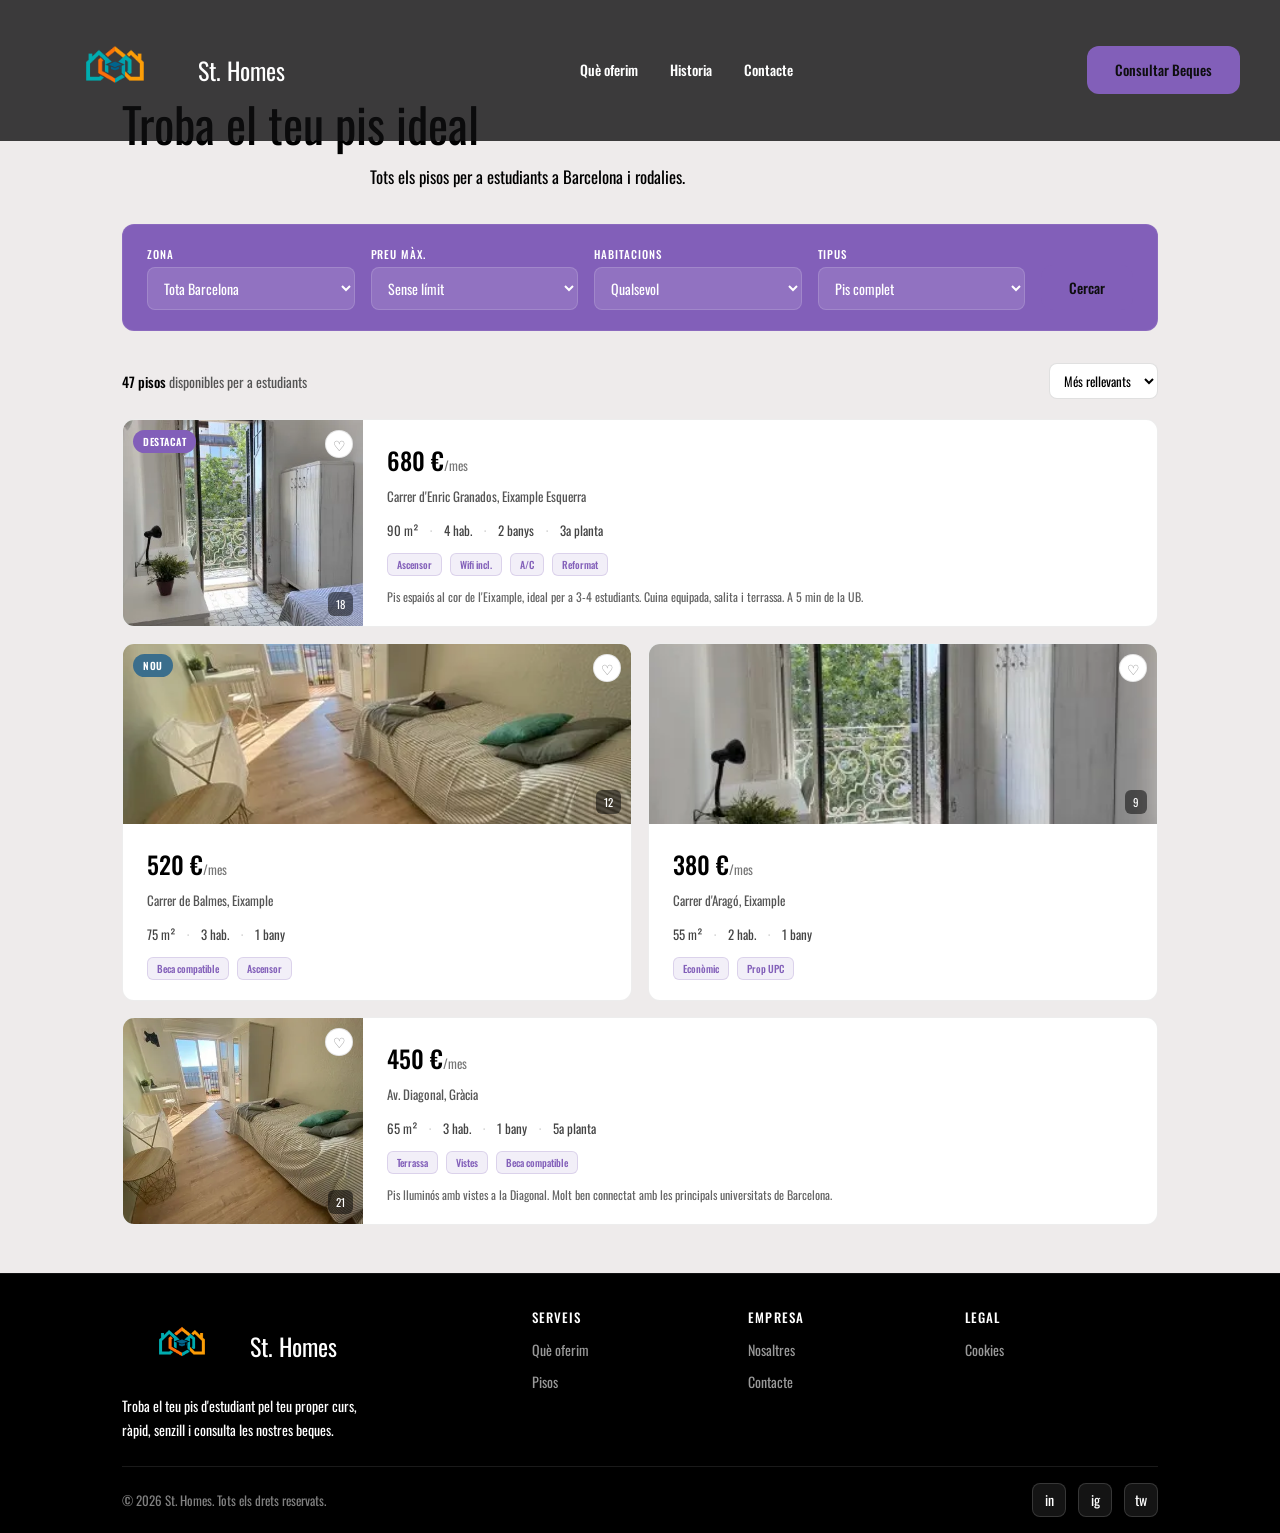
==== pisos.html @ 2883be82 "pisos" ====
<!doctype html>
<html lang="ca">
<head>
<meta charset="UTF-8"/>
<meta name="viewport" content="width=device-width, initial-scale=1.0"/>
<title>St. Homes — Pisos</title>
<link href="https://fonts.googleapis.com/css2?family=Oswald:wght@300;400;500;700&display=swap" rel="stylesheet"/>
<link rel="stylesheet" href="index.css"/>
<link rel="stylesheet" href="pisos.css"/>
</head>
<body>

<nav>
  <a href="index.html" class="nav-logo">
    <img src="images/St.homes_logo.png" alt="St. Homes logo" style="height:100px;width:auto;"/>
    St. Homes
  </a>
  <ul class="nav-enllacos">
    <li><a href="index.html#oferim">Què oferim</a></li>
    <li><a href="index.html#nosotros">Historia</a></li>
    <li><a href="index.html#contacto">Contacte</a></li>
  </ul>
  <div class="nav-accio">
    <a href="beques.html" class="boto boto-primari">Consultar Beques</a>
  </div>
</nav>

<section class="pisos-header">
  <div class="contenidor">
    <div class="cap-seccio">
      <h2>Troba el teu pis ideal</h2>
      <p>Tots els pisos per a estudiants a Barcelona i rodalies.</p>
    </div>

    <div class="filtres-bar">
      <div class="filtre-grup">
        <label>Zona</label>
        <select><option>Tota Barcelona</option><option>Eixample</option><option>Gràcia</option><option>Sarrià</option><option>Sants</option></select>
      </div>
      <div class="filtre-grup">
        <label>Preu màx.</label>
        <select><option>Sense límit</option><option>Fins 600 €/mes</option><option>Fins 800 €/mes</option><option>Fins 1.000 €/mes</option></select>
      </div>
      <div class="filtre-grup">
        <label>Habitacions</label>
        <select><option>Qualsevol</option><option>1 hab.</option><option>2 hab.</option><option>3+ hab.</option></select>
      </div>
      <div class="filtre-grup">
        <label>Tipus</label>
        <select><option>Pis complet</option><option>Habitació</option><option>Estudi</option></select>
      </div>
      <div class="filtre-accio">
        <button class="boto boto-primari">Cercar</button>
      </div>
    </div>

    <div class="resultat-header">
      <div class="resultat-count"><strong>47 pisos</strong> disponibles per a estudiants</div>
      <select class="ordre-sel">
        <option>Més rellevants</option>
        <option>Menor preu</option>
        <option>Major preu</option>
        <option>Més nous</option>
      </select>
    </div>

    <div class="pisos-grid">

      <!-- Targeta horitzontal destacada -->
      <div class="targeta-pis">
        <div class="targeta-pis-imatge">
          <img src="images/pisosestudiantes.webp" alt="Pis Eixample"/>
          <span class="badge">Destacat</span>
          <span class="badge-fotos"> 18</span>
          <div class="guardar-btn">♡</div>
        </div>
        <div class="targeta-pis-cos">
          <div>
            <div class="pis-preu">680 €<span>/mes</span></div>
            <div class="pis-adreca"> Carrer d'Enric Granados, Eixample Esquerra</div>
            <div class="pis-specs">
              <span class="pis-spec"> 90 m²</span>
              <span class="sep">·</span>
              <span class="pis-spec"> 4 hab.</span>
              <span class="sep">·</span>
              <span class="pis-spec"> 2 banys</span>
              <span class="sep">·</span>
              <span class="pis-spec"> 3a planta</span>
            </div>
            <div class="pis-tags">
              <span class="tag">Ascensor</span>
              <span class="tag">Wifi incl.</span>
              <span class="tag">A/C</span>
              <span class="tag">Reformat</span>
            </div>
          </div>
          <div class="pis-desc">Pis espaiós al cor de l'Eixample, ideal per a 3-4 estudiants. Cuina equipada, salita i terrassa. A 5 min de la UB.</div>
        </div>
      </div>

      <!-- Fila de dues targetes verticals -->
      <div class="pisos-fila">

        <div class="targeta-pis targeta-pis-v">
          <div class="targeta-pis-imatge">
            <img src="images/piso2.webp" alt="Pis Balmes"/>
            <span class="badge badge-nou">Nou</span>
            <span class="badge-fotos"> 12</span>
            <div class="guardar-btn">♡</div>
          </div>
          <div class="targeta-pis-cos">
            <div class="pis-preu">520 €<span>/mes</span></div>
            <div class="pis-adreca"> Carrer de Balmes, Eixample</div>
            <div class="pis-specs">
              <span class="pis-spec"> 75 m²</span>
              <span class="sep">·</span>
              <span class="pis-spec"> 3 hab.</span>
              <span class="sep">·</span>
              <span class="pis-spec"> 1 bany</span>
            </div>
            <div class="pis-tags">
              <span class="tag">Beca compatible</span>
              <span class="tag">Ascensor</span>
            </div>
          </div>
        </div>

        <div class="targeta-pis targeta-pis-v">
          <div class="targeta-pis-imatge">
            <img src="images/pisosestudiantes.webp" alt="Pis Aragó"/>
            <span class="badge-fotos"> 9</span>
            <div class="guardar-btn">♡</div>
          </div>
          <div class="targeta-pis-cos">
            <div class="pis-preu">380 €<span>/mes</span></div>
            <div class="pis-adreca"> Carrer d'Aragó, Eixample</div>
            <div class="pis-specs">
              <span class="pis-spec"> 55 m²</span>
              <span class="sep">·</span>
              <span class="pis-spec"> 2 hab.</span>
              <span class="sep">·</span>
              <span class="pis-spec"> 1 bany</span>
            </div>
            <div class="pis-tags">
              <span class="tag">Econòmic</span>
              <span class="tag">Prop UPC</span>
            </div>
          </div>
        </div>

      </div>

      <!-- Altra targeta horitzontal -->
      <div class="targeta-pis">
        <div class="targeta-pis-imatge">
          <img src="images/piso2.webp" alt="Pis Diagonal"/>
          <span class="badge-fotos"> 21</span>
          <div class="guardar-btn">♡</div>
        </div>
        <div class="targeta-pis-cos">
          <div>
            <div class="pis-preu">450 €<span>/mes</span></div>
            <div class="pis-adreca"> Av. Diagonal, Gràcia</div>
            <div class="pis-specs">
              <span class="pis-spec"> 65 m²</span>
              <span class="sep">·</span>
              <span class="pis-spec"> 3 hab.</span>
              <span class="sep">·</span>
              <span class="pis-spec"> 1 bany</span>
              <span class="sep">·</span>
              <span class="pis-spec"> 5a planta</span>
            </div>
            <div class="pis-tags">
              <span class="tag">Terrassa</span>
              <span class="tag">Vistes</span>
              <span class="tag">Beca compatible</span>
            </div>
          </div>
          <div class="pis-desc">Pis lluminós amb vistes a la Diagonal. Molt ben connectat amb les principals universitats de Barcelona.</div>
        </div>
      </div>

    </div>
  </div>
</section>

<footer>
  <div class="contenidor">
    <div class="quadricula-peu">
      <div class="marca-peu">
        <a href="index.html" class="nav-logo">
          <img src="images/St.homes_logo.png" alt="St. Homes logo" style="height:80px;width:auto;"/>
          St. Homes
        </a>
        <p>Troba el teu pis d'estudiant pel teu proper curs, ràpid, senzill i consulta les nostres beques.</p>
      </div>
      <div class="columna-peu">
        <h4>Serveis</h4>
        <ul>
          <li><a href="index.html#oferim">Què oferim</a></li>
          <li><a href="pisos.html">Pisos</a></li>
        </ul>
      </div>
      <div class="columna-peu">
        <h4>Empresa</h4>
        <ul>
          <li><a href="index.html#nosotros">Nosaltres</a></li>
          <li><a href="index.html#contacto">Contacte</a></li>
        </ul>
      </div>
      <div class="columna-peu">
        <h4>Legal</h4>
        <ul>
          <li><a href="#">Cookies</a></li>
        </ul>
      </div>
    </div>
    <div class="peu-inferior">
      <span>© 2026 St. Homes. Tots els drets reservats.</span>
      <div class="enllacos-socials">
        <a href="#" class="enllaç-social" aria-label="LinkedIn">in</a>
        <a href="#" class="enllaç-social" aria-label="Instagram">ig</a>
        <a href="#" class="enllaç-social" aria-label="Twitter">tw</a>
      </div>
    </div>
  </div>
</footer>

</body>
</html>
---- index.css ----
*,
*::before,
*::after {
  box-sizing: border-box;
  margin: 0;
  padding: 0;
}

body {
  font-family: "Oswald", sans-serif;
  background: #eeebeb;
  color: #000000;
  font-size: 16px;
  line-height: 1.7;
  overflow-x: hidden;
}

.contenidor {
  max-width: 1100px;
  margin: 0 auto;
  padding: 0 2rem;
}

.etiqueta {
  display: inline-block;
  font-size: 11px;
  font-weight: 500;
  letter-spacing: 0.12em;
  text-transform: uppercase;
  color: rgb(130, 95, 185);
  background: rgba(200, 169, 110, 0.1);
  border: 1px solid rgba(200, 169, 110, 0.25);
  padding: 4px 12px;
  border-radius: 20px;
  margin-bottom: 1rem;
}

.boto {
  display: inline-block;
  font-family: "Oswald", sans-serif;
  font-size: 14px;
  font-weight: 500;
  padding: 12px 28px;
  border-radius: 12px;
  cursor: pointer;
  transition: all 0.2s;
  text-decoration: none;
  border: none;
}

.boto-primari {
  background: rgb(130, 95, 185);
  color: #0e0e0f;
}

.boto-primari:hover {
  background: #777268;
  transform: translateY(-1px);
}

.boto-contorn {
  background: transparent;
  color: #000000;
  border: 1px solid rgba(255, 255, 255, 0.07);
}

.boto-contorn:hover {
  border-color: rgba(255, 255, 255, 0.25);
  background: rgb(130, 95, 185);
}

section {
  padding: 2.5rem 0;
}

h1, h2, h3 {
  font-family: "Oswald", Georgia, serif;
  font-weight: 400;
  line-height: 1.15;
}

h1 { font-size: clamp(2.8rem, 6vw, 5rem); }
h2 { font-size: clamp(2rem, 4vw, 3rem); }
h3 { font-size: 1.4rem; }
p  { color: #000000; }

/* ─── NAVBAR ─── */
nav {
  position: fixed;
  top: 0; left: 0; right: 0;
  z-index: 100;
  display: flex;
  align-items: center;
  justify-content: space-between;
  padding: 1.25rem 2.5rem;
  background: rgba(14, 14, 15, 0.8);
  border-bottom: 1px solid transparent;
  transition: border-color 0.3s;
}

.nav-logo {
  font-family: "Oswald", Georgia, serif;
  font-size: 1.5rem;
  color: #ffffff;
  text-decoration: none;
  display: flex;
  align-items: center;
  gap: 0.5rem;
}

.nav-enllacos {
  display: flex;
  gap: 2rem;
  list-style: none;
}

.nav-enllacos a {
  color: #ffffff;
  text-decoration: none;
  font-size: 14px;
  font-weight: 500;
  transition: color 0.2s;
}

.nav-enllacos a:hover {
  color: rgba(255, 255, 255, 0.7);
}

.nav-accio {
  display: flex;
  gap: 0.75rem;
  align-items: center;
}

/* ─── HERO ─── */
#hero {
  min-height: 100vh;
  display: flex;
  align-items: center;
  padding-top: 80px;
  position: relative;
  overflow: hidden;
}

.hero-fons {
  position: absolute;
  inset: 0;
  pointer-events: none;
  background:
    radial-gradient(ellipse 60% 50% at 80% 30%, rgba(59,110,140,0.15) 0%, transparent 60%),
    radial-gradient(ellipse 50% 60% at 20% 80%, rgba(200,169,110,0.08) 0%, transparent 60%);
}

.hero-quadricula {
  display: grid;
  grid-template-columns: 1fr 1fr;
  gap: 4rem;
  align-items: center;
  position: relative;
}

.hero-cella { margin-bottom: 1.5rem; }
.hero-titol { margin-bottom: 1.5rem; }
.hero-titol em { font-style: italic; color: rgb(130, 95, 185); }

.hero-descripcio {
  font-size: 1.1rem;
  margin-bottom: 2.5rem;
  max-width: 500px;
  color: #000000;
}

.hero-accions {
  display: flex;
  gap: 1rem;
  flex-wrap: wrap;
}

.hero-imatge {
  aspect-ratio: 4/4;
  border-radius: 10px;
  border: 1px solid rgba(255, 255, 255, 0.07);
  display: flex;
  align-items: center;
  justify-content: center;
  position: relative;
  overflow: hidden;
  height: 400px;
  width: 100%;
}

.hero-imatge img {
  width: 100%;
  border-radius: 10px;
}

.hero-imatge::before {
  content: "";
  position: absolute;
  inset: 0;
  background: linear-gradient(135deg, rgba(59,110,140,0.12) 0%, transparent 50%, rgba(200,169,110,0.06) 100%);
}

.hero-estadistiques {
  display: flex;
  gap: 2rem;
  margin-top: 3rem;
  padding-top: 2rem;
  border-top: 1px solid rgba(255, 255, 255, 0.07);
}

.estadistica-num {
  font-family: "Oswald", Georgia, serif;
  font-size: 2rem;
  color: #000000;
  display: block;
}

.estadistica-etiqueta {
  font-size: 13px;
  color: #000000;
}

/* ─── LOGOS ─── */
#logos {
  padding: 1rem 0;
  border-top: 1px solid rgba(255, 255, 255, 0.07);
  border-bottom: 1px solid rgba(255, 255, 255, 0.07);
}

/* ─── QUÈ OFERIM ─── */
#oferim .cap-seccio {
  text-align: center;
  margin-bottom: 2rem;
}

.cap-seccio p {
  max-width: 540px;
  margin: 0.75rem auto 0;
  font-size: 1.05rem;
  color: #000000;
}

.quadricula-oferim {
  display: grid;
  grid-template-columns: repeat(2, 1fr);
  gap: 1.5rem;
}

.targeta-oferim {
  background: rgb(130, 95, 185);
  border: 1px solid rgba(255, 255, 255, 0.07);
  border-radius: 12px;
  padding: 2rem;
  transition: border-color 0.2s, transform 0.2s;
}

.targeta-oferim:hover {
  border-color: rgba(200, 169, 110, 0.3);
  transform: translateY(-3px);
}

.targeta-oferim img {
  width: 100%;
  border-radius: 10px;
  margin-top: 1rem;
}

.icona-oferim {
  width: 48px;
  height: 48px;
  background: rgba(200, 169, 110, 0.12);
  border-radius: 10px;
  display: flex;
  align-items: center;
  justify-content: center;
  margin-bottom: 1.25rem;
  font-size: 22px;
}

.targeta-oferim h3 { color: #000000; margin-bottom: 0.5rem; font-size: 1.15rem; }
.targeta-oferim p  { font-size: 0.95rem; color: #000000; }

/* ─── NOSALTRES ─── */
#nosotros .quadricula-nosaltres {
  display: grid;
  grid-template-columns: 1fr 1fr;
  gap: 5rem;
  align-items: center;
}

.imatge-nosaltres {
  aspect-ratio: 5/4;
  background: rgb(130, 95, 185);
  border-radius: 20px;
  border: 1px solid rgba(255, 255, 255, 0.07);
  display: flex;
  align-items: center;
  justify-content: center;
  color: #000000;
  font-size: 14px;
  overflow: hidden;
}

.imatge-nosaltres img {
  width: 100%;
  height: 100%;
  object-fit: cover;
  border-radius: 20px;
}

.contingut-nosaltres h2 { margin-bottom: 1.25rem; }
.contingut-nosaltres p  { margin-bottom: 1.25rem; color: #000000; }

.llista-nosaltres {
  list-style: none;
  margin: 1.5rem 0 2rem;
}

.llista-nosaltres li {
  padding: 0.6rem 0;
  border-bottom: 1px solid rgba(255, 255, 255, 0.07);
  font-size: 14px;
  color: #000000;
  display: flex;
  align-items: center;
  gap: 0.75rem;
}

.llista-nosaltres li::before {
  content: "→";
  color: rgb(130, 95, 185);
  flex-shrink: 0;
}

/* ─── CONTACTE ─── */
#contacto .quadricula-contacte {
  display: grid;
  grid-template-columns: 1fr 1fr;
  gap: 5rem;
  align-items: start;
}

.info-contacte h2 { margin-bottom: 1rem; }
.info-contacte p  { margin-bottom: 2rem; color: #000000; }

.elements-contacte {
  display: flex;
  flex-direction: column;
  gap: 1rem;
}

.element-contacte {
  display: flex;
  align-items: center;
  gap: 1rem;
  font-size: 14px;
  color: #000000;
}

.icona-element-contacte {
  width: 36px;
  height: 36px;
  border-radius: 8px;
  background: rgb(130, 95, 185);
  border: 1px solid rgba(255, 255, 255, 0.07);
  display: flex;
  align-items: center;
  justify-content: center;
  font-size: 16px;
  flex-shrink: 0;
}

.formulari-contacte {
  display: flex;
  flex-direction: column;
  gap: 1rem;
}

.fila-formulari {
  display: grid;
  grid-template-columns: 1fr 1fr;
  gap: 1rem;
}

.grup-formulari {
  display: flex;
  flex-direction: column;
  gap: 6px;
}

.grup-formulari label { font-size: 13px; color: #000000; }

.grup-formulari input,
.grup-formulari textarea,
.grup-formulari select {
  font-family: "Oswald", sans-serif;
  background: rgb(130, 95, 185);
  border: 1px solid rgba(255, 255, 255, 0.07);
  border-radius: 8px;
  color: #000000;
  padding: 12px 14px;
  font-size: 14px;
  outline: none;
  transition: border-color 0.2s;
  width: 100%;
}

.grup-formulari input::placeholder,
.grup-formulari textarea::placeholder {
  color: #ffffff;
  opacity: 1;
}

.grup-formulari input:focus,
.grup-formulari textarea:focus,
.grup-formulari select:focus {
  border-color: rgba(200, 169, 110, 0.5);
}

.grup-formulari textarea {
  resize: vertical;
  min-height: 120px;
}

.enviament-formulari { margin-top: 0.5rem; }

/* ─── FOOTER ─── */
footer {
  padding: 2rem 0 1rem;
  border-top: 1px solid rgba(255, 255, 255, 0.07);
  background: #000000;
}

.quadricula-peu {
  display: grid;
  grid-template-columns: 2fr 1fr 1fr 1fr;
  gap: 1.5rem;
  margin-bottom: 1.5rem;
}

.marca-peu p {
  font-size: 14px;
  margin-top: 0.5rem;
  max-width: 260px;
  color: #ffffff;
}

.columna-peu h4 {
  font-family: "Oswald", sans-serif;
  font-size: 13px;
  font-weight: 500;
  letter-spacing: 0.08em;
  text-transform: uppercase;
  color: #ffffff;
  margin-bottom: 0.5rem;
}

.columna-peu ul {
  list-style: none;
  display: flex;
  flex-direction: column;
  gap: 0.25rem;
}

.columna-peu ul a {
  color: rgba(255, 255, 255, 0.6);
  text-decoration: none;
  font-size: 14px;
  transition: color 0.2s;
}

.columna-peu ul a:hover { color: #ffffff; }

.peu-inferior {
  display: flex;
  justify-content: space-between;
  align-items: center;
  padding-top: 1rem;
  border-top: 1px solid rgba(255, 255, 255, 0.1);
  font-size: 13px;
  color: rgba(255, 255, 255, 0.5);
}

.enllacos-socials { display: flex; gap: 0.75rem; }

.enllaç-social {
  width: 34px;
  height: 34px;
  background: rgba(255, 255, 255, 0.08);
  border: 1px solid rgba(255, 255, 255, 0.15);
  border-radius: 8px;
  display: flex;
  align-items: center;
  justify-content: center;
  font-size: 14px;
  text-decoration: none;
  color: #ffffff;
  transition: border-color 0.2s;
}

.enllaç-social:hover { border-color: rgba(255, 255, 255, 0.4); }
---- pisos.css ----
.pisos-header {
  padding: 6rem 0 3rem;
}

.pisos-header .cap-seccio {
  margin-bottom: 2rem;
}

/* ─── FILTRES ─── */
.filtres-bar {
  background: rgb(130, 95, 185);
  border-radius: 12px;
  border: 1px solid rgba(255, 255, 255, 0.07);
  padding: 1.25rem 1.5rem;
  display: flex;
  gap: 1rem;
  flex-wrap: wrap;
  align-items: flex-end;
  margin-bottom: 2rem;
}

.filtre-grup {
  display: flex;
  flex-direction: column;
  gap: 4px;
  flex: 1;
  min-width: 140px;
}

.filtre-grup label {
  font-size: 11px;
  font-weight: 500;
  letter-spacing: 0.08em;
  text-transform: uppercase;
  color: #ffffff;
}

.filtre-grup select,
.filtre-grup input {
  font-family: "Oswald", sans-serif;
  font-size: 14px;
  padding: 9px 12px;
  border-radius: 8px;
  border: 1px solid rgba(255, 255, 255, 0.15);
  background: rgba(255, 255, 255, 0.12);
  color: #ffffff;
  outline: none;
  transition: border-color 0.2s;
}

.filtre-grup select option {
  background: #3a2560;
  color: #ffffff;
}

.filtre-grup select:focus,
.filtre-grup input:focus {
  border-color: rgba(255, 255, 255, 0.5);
}

.filtre-accio {
  display: flex;
  flex-direction: column;
  justify-content: flex-end;
}

/* ─── RESULTAT ─── */
.resultat-header {
  display: flex;
  justify-content: space-between;
  align-items: center;
  margin-bottom: 1.25rem;
}

.resultat-count {
  font-size: 14px;
  color: #555;
}

.resultat-count strong {
  color: #000;
  font-weight: 500;
}

.ordre-sel {
  font-family: "Oswald", sans-serif;
  font-size: 13px;
  background: #ffffff;
  border: 1px solid rgba(0, 0, 0, 0.12);
  border-radius: 8px;
  padding: 6px 10px;
  color: #000;
  cursor: pointer;
  outline: none;
}

/* ─── GRID ─── */
.pisos-grid {
  display: flex;
  flex-direction: column;
  gap: 1rem;
}

.pisos-fila {
  display: grid;
  grid-template-columns: 1fr 1fr;
  gap: 1rem;
}

/* ─── TARGETA HORITZONTAL ─── */
.targeta-pis {
  background: #ffffff;
  border-radius: 12px;
  border: 1px solid rgba(0, 0, 0, 0.07);
  overflow: hidden;
  transition: border-color 0.2s, transform 0.2s;
  cursor: pointer;
  display: flex;
}

.targeta-pis:hover {
  border-color: rgb(130, 95, 185);
  transform: translateY(-2px);
  box-shadow: 0 4px 20px rgba(130, 95, 185, 0.1);
}

.targeta-pis-imatge {
  width: 240px;
  flex-shrink: 0;
  position: relative;
  overflow: hidden;
  background: #ddd;
}

.targeta-pis-imatge img {
  width: 100%;
  height: 100%;
  object-fit: cover;
  display: block;
}

/* ─── TARGETA VERTICAL ─── */
.targeta-pis-v {
  flex-direction: column;
}

.targeta-pis-v .targeta-pis-imatge {
  width: 100%;
  height: 180px;
}

/* ─── BADGES ─── */
.badge {
  position: absolute;
  top: 10px;
  left: 10px;
  background: rgb(130, 95, 185);
  color: #fff;
  font-size: 10px;
  font-weight: 600;
  padding: 3px 10px;
  border-radius: 20px;
  text-transform: uppercase;
  letter-spacing: 0.5px;
}

.badge-nou {
  background: #3b6e8c;
}

.badge-fotos {
  position: absolute;
  bottom: 10px;
  right: 10px;
  background: rgba(0, 0, 0, 0.5);
  color: #fff;
  font-size: 11px;
  padding: 3px 8px;
  border-radius: 6px;
}

.guardar-btn {
  position: absolute;
  top: 10px;
  right: 10px;
  width: 28px;
  height: 28px;
  background: #fff;
  border-radius: 50%;
  display: flex;
  align-items: center;
  justify-content: center;
  font-size: 14px;
  border: 1px solid rgba(0, 0, 0, 0.1);
  cursor: pointer;
  color: #888;
  transition: color 0.15s;
}

.guardar-btn:hover {
  color: rgb(130, 95, 185);
}

/* ─── COS TARGETA ─── */
.targeta-pis-cos {
  padding: 1.25rem 1.5rem;
  display: flex;
  flex-direction: column;
  justify-content: space-between;
  flex: 1;
}

.pis-preu {
  font-family: "Oswald", serif;
  font-size: 1.5rem;
  font-weight: 500;
  color: #000;
  margin-bottom: 0.25rem;
}

.pis-preu span {
  font-size: 13px;
  font-weight: 400;
  color: #777;
}

.pis-adreca {
  font-size: 13px;
  color: #555;
  margin-bottom: 0.75rem;
}

.pis-specs {
  display: flex;
  align-items: center;
  gap: 0.75rem;
  flex-wrap: wrap;
  font-size: 13px;
  color: #444;
}

.sep {
  color: #ccc;
}

.pis-tags {
  display: flex;
  gap: 0.5rem;
  flex-wrap: wrap;
  margin-top: 0.75rem;
}

.tag {
  font-size: 10px;
  background: rgba(130, 95, 185, 0.1);
  border: 1px solid rgba(130, 95, 185, 0.2);
  color: rgb(130, 95, 185);
  border-radius: 6px;
  padding: 2px 9px;
  font-weight: 500;
}

.pis-desc {
  font-size: 12px;
  color: #666;
  margin-top: 0.75rem;
  line-height: 1.5;
}
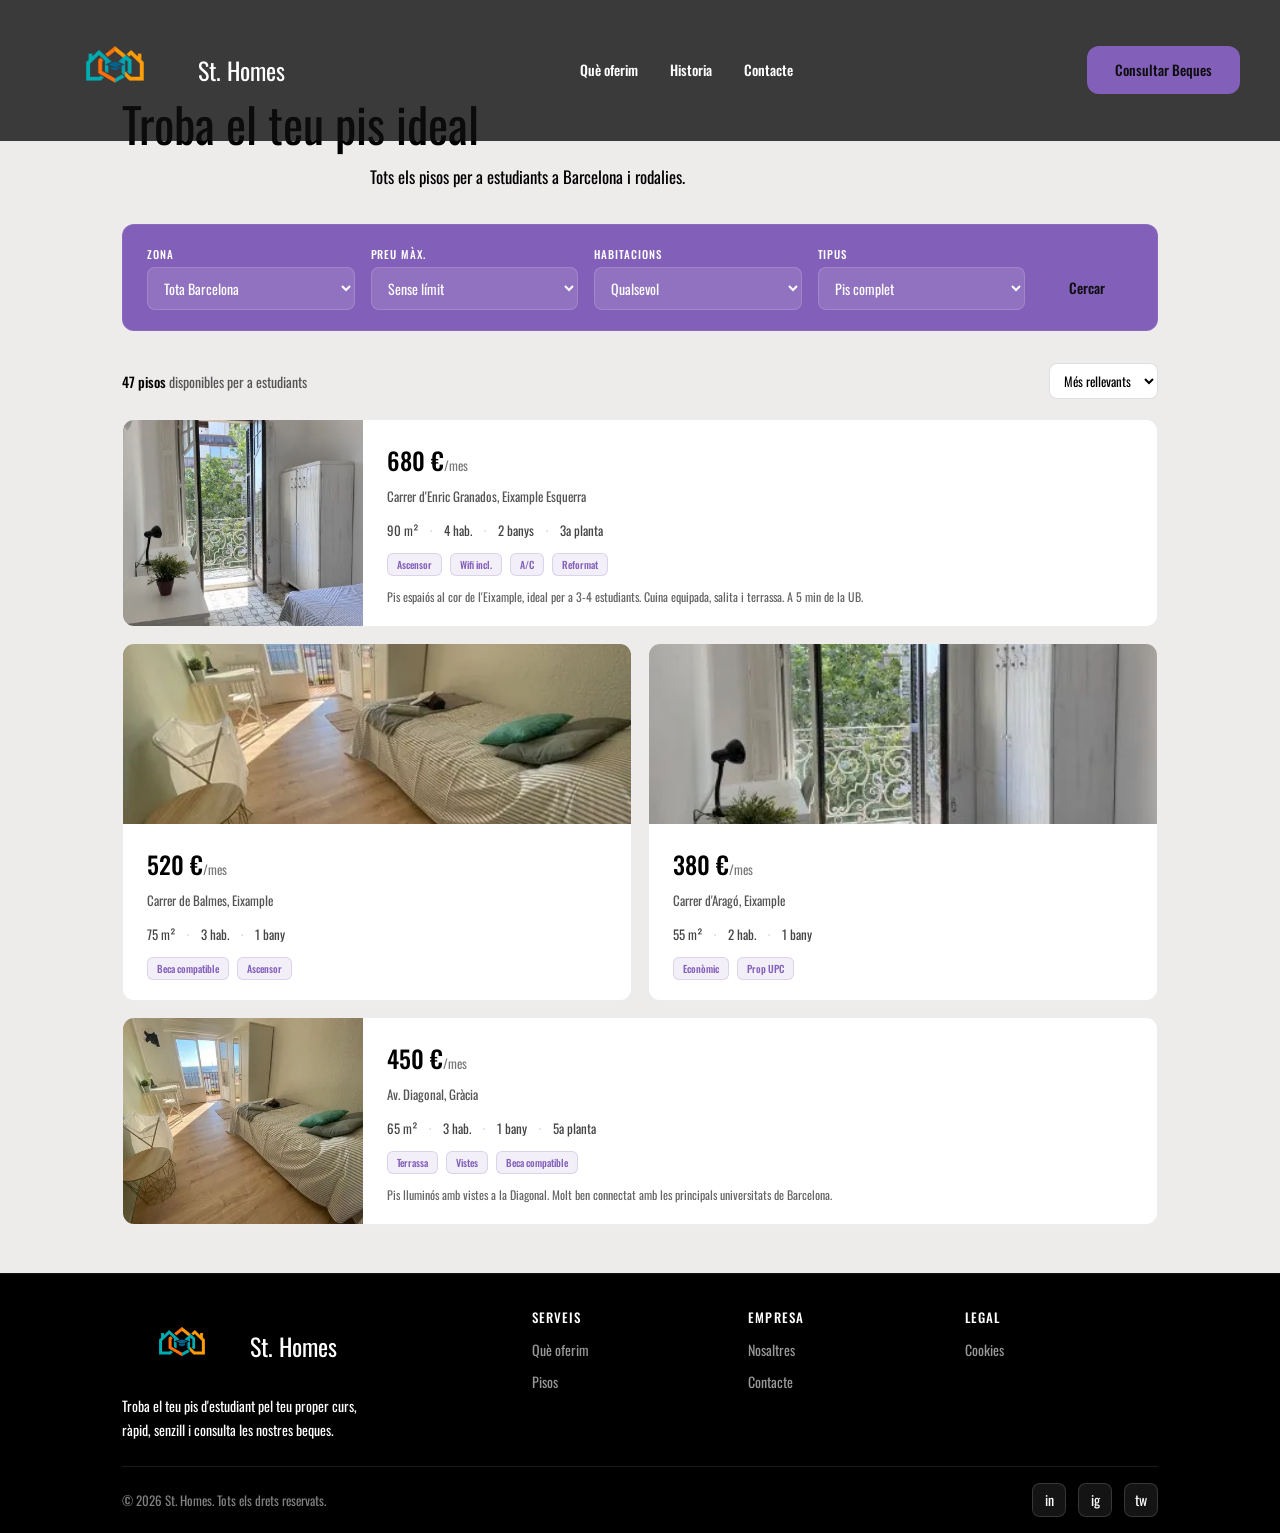
==== commit 9d6bfe62: "acabat" ====
--- a/pisos.html
+++ b/pisos.html
@@ -70,9 +70,6 @@
       <div class="targeta-pis">
         <div class="targeta-pis-imatge">
           <img src="images/pisosestudiantes.webp" alt="Pis Eixample"/>
-          <span class="badge">Destacat</span>
-          <span class="badge-fotos"> 18</span>
-          <div class="guardar-btn">♡</div>
         </div>
         <div class="targeta-pis-cos">
           <div>
@@ -104,9 +101,6 @@
         <div class="targeta-pis targeta-pis-v">
           <div class="targeta-pis-imatge">
             <img src="images/piso2.webp" alt="Pis Balmes"/>
-            <span class="badge badge-nou">Nou</span>
-            <span class="badge-fotos"> 12</span>
-            <div class="guardar-btn">♡</div>
           </div>
           <div class="targeta-pis-cos">
             <div class="pis-preu">520 €<span>/mes</span></div>
@@ -128,8 +122,6 @@
         <div class="targeta-pis targeta-pis-v">
           <div class="targeta-pis-imatge">
             <img src="images/pisosestudiantes.webp" alt="Pis Aragó"/>
-            <span class="badge-fotos"> 9</span>
-            <div class="guardar-btn">♡</div>
           </div>
           <div class="targeta-pis-cos">
             <div class="pis-preu">380 €<span>/mes</span></div>
@@ -154,8 +146,6 @@
       <div class="targeta-pis">
         <div class="targeta-pis-imatge">
           <img src="images/piso2.webp" alt="Pis Diagonal"/>
-          <span class="badge-fotos"> 21</span>
-          <div class="guardar-btn">♡</div>
         </div>
         <div class="targeta-pis-cos">
           <div>
--- a/index.css
+++ b/index.css
@@ -252,7 +252,6 @@
   border: 1px solid rgba(255, 255, 255, 0.07);
   border-radius: 12px;
   padding: 2rem;
-  transition: border-color 0.2s, transform 0.2s;
 }
 
 .targeta-oferim:hover {
--- a/pisos.css
+++ b/pisos.css
@@ -113,7 +113,6 @@
   border-radius: 12px;
   border: 1px solid rgba(0, 0, 0, 0.07);
   overflow: hidden;
-  transition: border-color 0.2s, transform 0.2s;
   cursor: pointer;
   display: flex;
 }
@@ -147,36 +146,6 @@
 .targeta-pis-v .targeta-pis-imatge {
   width: 100%;
   height: 180px;
-}
-
-/* ─── BADGES ─── */
-.badge {
-  position: absolute;
-  top: 10px;
-  left: 10px;
-  background: rgb(130, 95, 185);
-  color: #fff;
-  font-size: 10px;
-  font-weight: 600;
-  padding: 3px 10px;
-  border-radius: 20px;
-  text-transform: uppercase;
-  letter-spacing: 0.5px;
-}
-
-.badge-nou {
-  background: #3b6e8c;
-}
-
-.badge-fotos {
-  position: absolute;
-  bottom: 10px;
-  right: 10px;
-  background: rgba(0, 0, 0, 0.5);
-  color: #fff;
-  font-size: 11px;
-  padding: 3px 8px;
-  border-radius: 6px;
 }
 
 .guardar-btn {
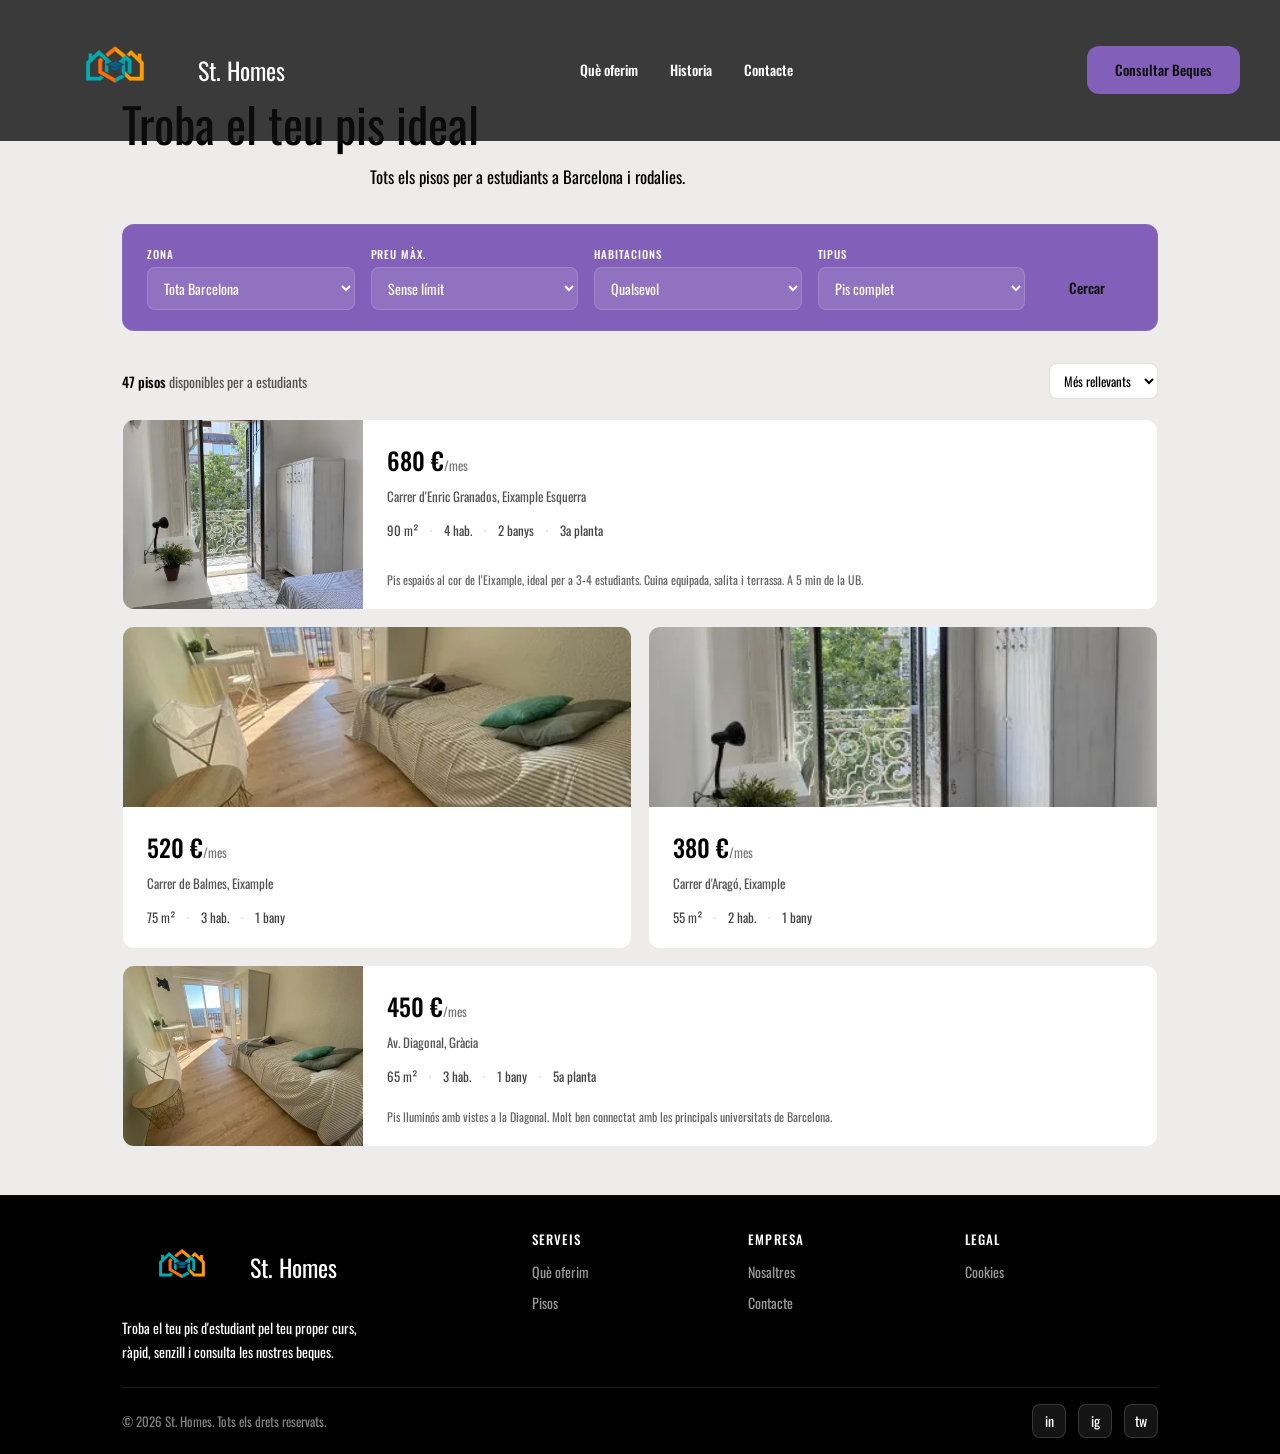
==== commit aa21bb8b: "pisos" ====
--- a/pisos.html
+++ b/pisos.html
@@ -84,12 +84,6 @@
               <span class="sep">·</span>
               <span class="pis-spec"> 3a planta</span>
             </div>
-            <div class="pis-tags">
-              <span class="tag">Ascensor</span>
-              <span class="tag">Wifi incl.</span>
-              <span class="tag">A/C</span>
-              <span class="tag">Reformat</span>
-            </div>
           </div>
           <div class="pis-desc">Pis espaiós al cor de l'Eixample, ideal per a 3-4 estudiants. Cuina equipada, salita i terrassa. A 5 min de la UB.</div>
         </div>
@@ -112,10 +106,6 @@
               <span class="sep">·</span>
               <span class="pis-spec"> 1 bany</span>
             </div>
-            <div class="pis-tags">
-              <span class="tag">Beca compatible</span>
-              <span class="tag">Ascensor</span>
-            </div>
           </div>
         </div>
 
@@ -132,10 +122,6 @@
               <span class="pis-spec"> 2 hab.</span>
               <span class="sep">·</span>
               <span class="pis-spec"> 1 bany</span>
-            </div>
-            <div class="pis-tags">
-              <span class="tag">Econòmic</span>
-              <span class="tag">Prop UPC</span>
             </div>
           </div>
         </div>
@@ -160,16 +146,10 @@
               <span class="sep">·</span>
               <span class="pis-spec"> 5a planta</span>
             </div>
-            <div class="pis-tags">
-              <span class="tag">Terrassa</span>
-              <span class="tag">Vistes</span>
-              <span class="tag">Beca compatible</span>
-            </div>
           </div>
           <div class="pis-desc">Pis lluminós amb vistes a la Diagonal. Molt ben connectat amb les principals universitats de Barcelona.</div>
         </div>
       </div>
-
     </div>
   </div>
 </section>
